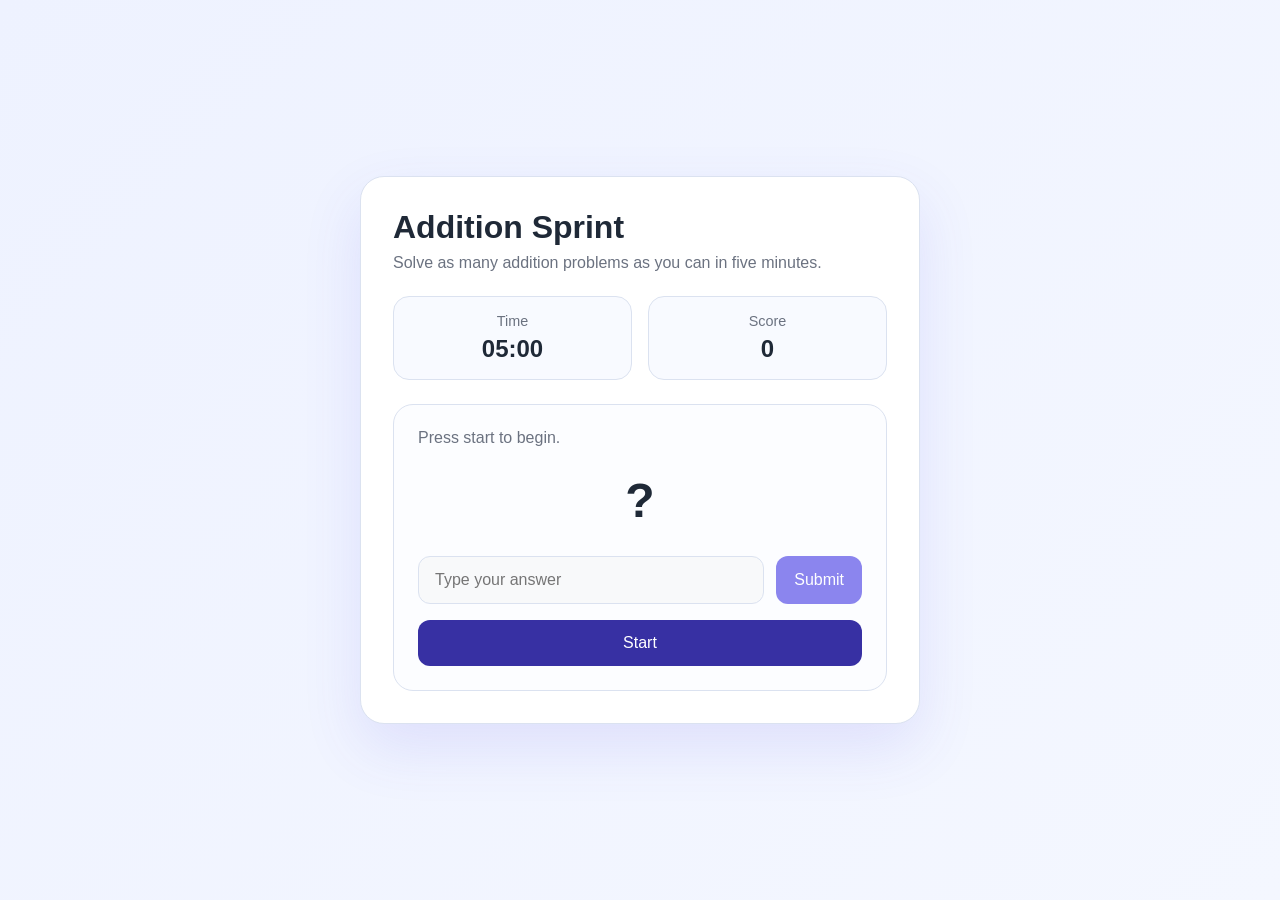
==== docs/index.html @ 33830026 "Add GitHub Pages site files" ====
<!DOCTYPE html>
<html lang="en">
  <head>
    <meta charset="UTF-8" />
    <meta name="viewport" content="width=device-width, initial-scale=1.0" />
    <title>Addition Sprint</title>
    <meta
      name="description"
      content="A five-minute addition game for practicing arithmetic with score tracking."
    />
    <link rel="stylesheet" href="styles.css" />
  </head>
  <body>
    <main class="app">
      <header class="header">
        <h1>Addition Sprint</h1>
        <p>Solve as many addition problems as you can in five minutes.</p>
      </header>

      <section class="stats" aria-label="Game status">
        <div class="stat-card">
          <span class="label">Time</span>
          <span id="timer" class="value">05:00</span>
        </div>
        <div class="stat-card">
          <span class="label">Score</span>
          <span id="score" class="value">0</span>
        </div>
      </section>

      <section class="game-card">
        <p id="status" class="status">Press start to begin.</p>
        <div id="question" class="question" aria-live="polite">?</div>

        <form id="answer-form" class="answer-form">
          <label class="sr-only" for="answer">Answer</label>
          <input
            id="answer"
            type="number"
            inputmode="numeric"
            autocomplete="off"
            placeholder="Type your answer"
            disabled
          />
          <button type="submit" id="submit-btn" disabled>Submit</button>
        </form>

        <button id="start-btn" class="start-button">Start</button>
      </section>
    </main>

    <script src="script.js"></script>
  </body>
</html>
---- docs/styles.css ----
:root {
  color-scheme: light;
  --bg: #f4f7ff;
  --card: #ffffff;
  --accent: #4f46e5;
  --accent-dark: #3730a3;
  --text: #1f2937;
  --muted: #6b7280;
  --border: #dbe2f0;
}

* {
  box-sizing: border-box;
}

body {
  margin: 0;
  min-height: 100vh;
  font-family: "Segoe UI", Tahoma, Geneva, Verdana, sans-serif;
  background: linear-gradient(135deg, #eef2ff 0%, var(--bg) 100%);
  color: var(--text);
  display: grid;
  place-items: center;
  padding: 24px;
}

.app {
  width: min(100%, 560px);
  background: var(--card);
  border: 1px solid var(--border);
  border-radius: 24px;
  box-shadow: 0 24px 60px rgba(79, 70, 229, 0.12);
  padding: 32px;
}

.header h1 {
  margin: 0 0 8px;
  font-size: 2rem;
}

.header p {
  margin: 0;
  color: var(--muted);
}

.stats {
  display: grid;
  grid-template-columns: repeat(2, minmax(0, 1fr));
  gap: 16px;
  margin: 24px 0;
}

.stat-card {
  background: #f8faff;
  border: 1px solid var(--border);
  border-radius: 16px;
  padding: 16px;
  text-align: center;
}

.label {
  display: block;
  font-size: 0.9rem;
  color: var(--muted);
  margin-bottom: 6px;
}

.value {
  font-size: 1.5rem;
  font-weight: 700;
}

.game-card {
  border: 1px solid var(--border);
  border-radius: 20px;
  padding: 24px;
  background: #fcfdff;
}

.status {
  margin-top: 0;
  color: var(--muted);
  min-height: 24px;
}

.question {
  font-size: clamp(2rem, 6vw, 3rem);
  font-weight: 800;
  text-align: center;
  margin: 20px 0 28px;
}

.answer-form {
  display: flex;
  gap: 12px;
  margin-bottom: 16px;
}

input {
  flex: 1;
  padding: 14px 16px;
  border-radius: 12px;
  border: 1px solid var(--border);
  font-size: 1rem;
}

button {
  border: none;
  border-radius: 12px;
  padding: 14px 18px;
  font-size: 1rem;
  cursor: pointer;
  transition: transform 0.15s ease, background 0.15s ease;
}

button:hover {
  transform: translateY(-1px);
}

button:disabled {
  cursor: not-allowed;
  opacity: 0.65;
  transform: none;
}

#submit-btn {
  background: var(--accent);
  color: white;
}

.start-button {
  width: 100%;
  background: var(--accent-dark);
  color: white;
}

.sr-only {
  position: absolute;
  width: 1px;
  height: 1px;
  padding: 0;
  margin: -1px;
  overflow: hidden;
  clip: rect(0, 0, 0, 0);
  white-space: nowrap;
  border: 0;
}

@media (max-width: 480px) {
  .app {
    padding: 20px;
  }

  .answer-form {
    flex-direction: column;
  }
}
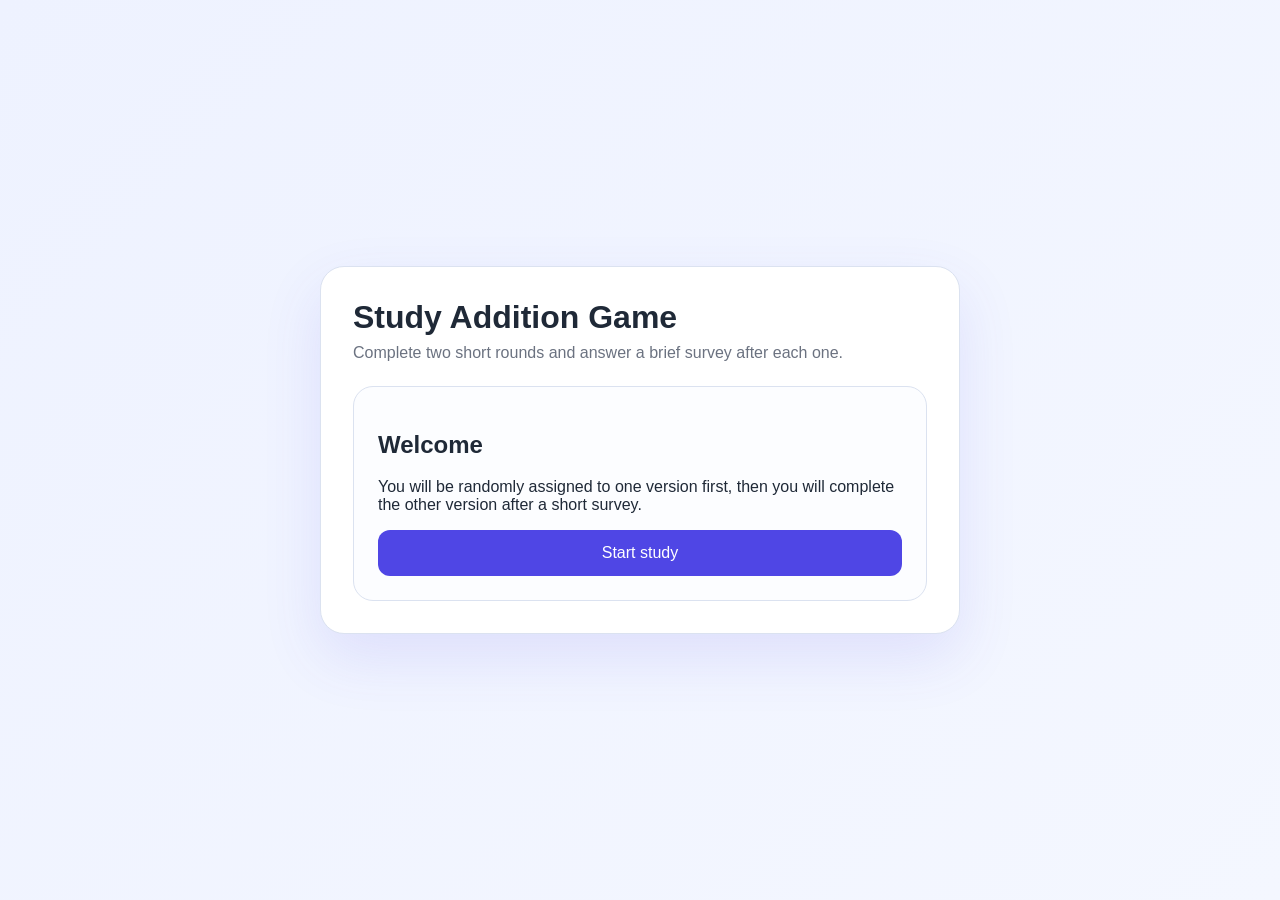
==== commit 3380517f: "Refined system" ====
--- a/docs/index.html
+++ b/docs/index.html
@@ -3,49 +3,275 @@
   <head>
     <meta charset="UTF-8" />
     <meta name="viewport" content="width=device-width, initial-scale=1.0" />
-    <title>Addition Sprint</title>
+    <title>Study Addition Game</title>
     <meta
       name="description"
-      content="A five-minute addition game for practicing arithmetic with score tracking."
+      content="A two-condition study experience for addition practice with basic and motivational versions."
     />
     <link rel="stylesheet" href="styles.css" />
   </head>
   <body>
     <main class="app">
       <header class="header">
-        <h1>Addition Sprint</h1>
-        <p>Solve as many addition problems as you can in five minutes.</p>
+        <h1>Study Addition Game</h1>
+        <p>Complete two short rounds and answer a brief survey after each one.</p>
       </header>
 
-      <section class="stats" aria-label="Game status">
-        <div class="stat-card">
-          <span class="label">Time</span>
-          <span id="timer" class="value">05:00</span>
+      <section id="landing-section" class="card">
+        <h2>Welcome</h2>
+        <p>
+          You will be randomly assigned to one version first, then you will complete the other version after a short survey.
+        </p>
+        <button id="start-study-btn" class="primary-btn">Start study</button>
+      </section>
+
+      <section id="progress-section" class="card progress-card" hidden>
+        <p id="progress-label" class="progress-label">Step 1 of 4</p>
+        <div class="progress-bar" aria-hidden="true">
+          <div id="progress-fill" class="progress-fill"></div>
         </div>
-        <div class="stat-card">
-          <span class="label">Score</span>
-          <span id="score" class="value">0</span>
-        </div>
-      </section>
-
-      <section class="game-card">
-        <p id="status" class="status">Press start to begin.</p>
-        <div id="question" class="question" aria-live="polite">?</div>
-
-        <form id="answer-form" class="answer-form">
-          <label class="sr-only" for="answer">Answer</label>
-          <input
-            id="answer"
-            type="number"
-            inputmode="numeric"
-            autocomplete="off"
-            placeholder="Type your answer"
-            disabled
-          />
-          <button type="submit" id="submit-btn" disabled>Submit</button>
+        <p id="assignment-label" class="assignment-label">You will begin with the basic version.</p>
+      </section>
+
+      <section id="condition-one-section" class="card" hidden>
+        <h2 id="condition-one-title">Round 1</h2>
+        <p class="instruction">Please complete the task as instructed.</p>
+
+        <section class="stats" aria-label="Game status">
+          <div class="stat-card">
+            <span class="label">Time</span>
+            <span id="timer" class="value">05:00</span>
+          </div>
+          <div class="stat-card">
+            <span class="label">Score</span>
+            <span id="score" class="value">0</span>
+          </div>
+        </section>
+
+        <section class="game-card">
+          <p id="status" class="status">Press start to begin.</p>
+          <div id="question" class="question" aria-live="polite">?</div>
+
+          <form id="answer-form" class="answer-form">
+            <label class="sr-only" for="answer">Answer</label>
+            <input
+              id="answer"
+              type="number"
+              inputmode="numeric"
+              autocomplete="off"
+              placeholder="Type your answer"
+              disabled
+            />
+            <button type="submit" id="submit-btn" disabled>Submit</button>
+          </form>
+
+          <button id="start-btn" class="primary-btn">Start round</button>
+          <button id="continue-after-condition-one" class="secondary-btn" hidden>Continue to survey</button>
+        </section>
+      </section>
+
+      <section id="survey-one-section" class="card" hidden>
+        <h2>Survey 1</h2>
+        <p>Please tell us a little about your experience so far.</p>
+
+        <form id="survey-one-form" class="survey-form">
+          <label>
+            How enjoyable was this round overall?
+            <select name="enjoyment">
+              <option value="">Select one</option>
+              <option value="1">1 - Not enjoyable at all</option>
+              <option value="2">2</option>
+              <option value="3">3</option>
+              <option value="4">4</option>
+              <option value="5">5 - Extremely enjoyable</option>
+            </select>
+          </label>
+
+          <label>
+            How motivated did you feel to continue solving more problems?
+            <select name="motivation">
+              <option value="">Select one</option>
+              <option value="1">1 - Not motivated at all</option>
+              <option value="2">2</option>
+              <option value="3">3</option>
+              <option value="4">4</option>
+              <option value="5">5 - Very motivated</option>
+            </select>
+          </label>
+
+          <label>
+            How likely would you be to try again to reach a higher score?
+            <select name="retry">
+              <option value="">Select one</option>
+              <option value="1">1 - Very unlikely</option>
+              <option value="2">2</option>
+              <option value="3">3</option>
+              <option value="4">4</option>
+              <option value="5">5 - Very likely</option>
+            </select>
+          </label>
+
+          <label>
+            How satisfied were you with your performance in this round?
+            <select name="satisfaction">
+              <option value="">Select one</option>
+              <option value="1">1 - Very dissatisfied</option>
+              <option value="2">2</option>
+              <option value="3">3</option>
+              <option value="4">4</option>
+              <option value="5">5 - Very satisfied</option>
+            </select>
+          </label>
+
+          <label>
+            How clear and understandable was the task?
+            <select name="clarity">
+              <option value="">Select one</option>
+              <option value="1">1 - Very unclear</option>
+              <option value="2">2</option>
+              <option value="3">3</option>
+              <option value="4">4</option>
+              <option value="5">5 - Very clear</option>
+            </select>
+          </label>
+
+          <label>
+            How much mental effort did this round require?
+            <select name="effort">
+              <option value="">Select one</option>
+              <option value="1">1 - Very little effort</option>
+              <option value="2">2</option>
+              <option value="3">3</option>
+              <option value="4">4</option>
+              <option value="5">5 - Very high effort</option>
+            </select>
+          </label>
+
+          <button type="submit" class="primary-btn">Continue</button>
         </form>
-
-        <button id="start-btn" class="start-button">Start</button>
+      </section>
+
+      <section id="condition-two-section" class="card" hidden>
+        <h2 id="condition-two-title">Round 2</h2>
+        <p class="instruction">Please complete the task as instructed.</p>
+
+        <section class="stats" aria-label="Game status">
+          <div class="stat-card">
+            <span class="label">Time</span>
+            <span id="timer-two" class="value">05:00</span>
+          </div>
+          <div class="stat-card">
+            <span class="label">Score</span>
+            <span id="score-two" class="value">0</span>
+          </div>
+        </section>
+
+        <section class="game-card">
+          <p id="status-two" class="status">Press start to begin.</p>
+          <div id="question-two" class="question" aria-live="polite">?</div>
+
+          <form id="answer-form-two" class="answer-form">
+            <label class="sr-only" for="answer-two">Answer</label>
+            <input
+              id="answer-two"
+              type="number"
+              inputmode="numeric"
+              autocomplete="off"
+              placeholder="Type your answer"
+              disabled
+            />
+            <button type="submit" id="submit-btn-two" disabled>Submit</button>
+          </form>
+
+          <button id="start-btn-two" class="primary-btn">Start round</button>
+          <button id="continue-after-condition-two" class="secondary-btn" hidden>Continue to survey</button>
+        </section>
+      </section>
+
+      <section id="survey-two-section" class="card" hidden>
+        <h2>Survey 2</h2>
+        <p>Please tell us about the second experience.</p>
+
+        <form id="survey-two-form" class="survey-form">
+          <label>
+            How enjoyable was this round overall?
+            <select name="enjoyment">
+              <option value="">Select one</option>
+              <option value="1">1 - Not enjoyable at all</option>
+              <option value="2">2</option>
+              <option value="3">3</option>
+              <option value="4">4</option>
+              <option value="5">5 - Extremely enjoyable</option>
+            </select>
+          </label>
+
+          <label>
+            How motivated did you feel to continue solving more problems?
+            <select name="motivation">
+              <option value="">Select one</option>
+              <option value="1">1 - Not motivated at all</option>
+              <option value="2">2</option>
+              <option value="3">3</option>
+              <option value="4">4</option>
+              <option value="5">5 - Very motivated</option>
+            </select>
+          </label>
+
+          <label>
+            How likely would you be to try again to reach a higher score?
+            <select name="retry">
+              <option value="">Select one</option>
+              <option value="1">1 - Very unlikely</option>
+              <option value="2">2</option>
+              <option value="3">3</option>
+              <option value="4">4</option>
+              <option value="5">5 - Very likely</option>
+            </select>
+          </label>
+
+          <label>
+            How satisfied were you with your performance in this round?
+            <select name="satisfaction">
+              <option value="">Select one</option>
+              <option value="1">1 - Very dissatisfied</option>
+              <option value="2">2</option>
+              <option value="3">3</option>
+              <option value="4">4</option>
+              <option value="5">5 - Very satisfied</option>
+            </select>
+          </label>
+
+          <label>
+            How clear and understandable was the task?
+            <select name="clarity">
+              <option value="">Select one</option>
+              <option value="1">1 - Very unclear</option>
+              <option value="2">2</option>
+              <option value="3">3</option>
+              <option value="4">4</option>
+              <option value="5">5 - Very clear</option>
+            </select>
+          </label>
+
+          <label>
+            How much mental effort did this round require?
+            <select name="effort">
+              <option value="">Select one</option>
+              <option value="1">1 - Very little effort</option>
+              <option value="2">2</option>
+              <option value="3">3</option>
+              <option value="4">4</option>
+              <option value="5">5 - Very high effort</option>
+            </select>
+          </label>
+
+          <button type="submit" class="primary-btn">Finish study</button>
+        </form>
+      </section>
+
+      <section id="complete-section" class="card" hidden>
+        <h2>Study complete</h2>
+        <p>Thank you for participating. You can now close this page.</p>
       </section>
     </main>
 
--- a/docs/styles.css
+++ b/docs/styles.css
@@ -25,7 +25,7 @@
 }
 
 .app {
-  width: min(100%, 560px);
+  width: min(100%, 640px);
   background: var(--card);
   border: 1px solid var(--border);
   border-radius: 24px;
@@ -43,6 +43,39 @@
   color: var(--muted);
 }
 
+.card {
+  margin-top: 24px;
+  border: 1px solid var(--border);
+  border-radius: 20px;
+  padding: 24px;
+  background: #fcfdff;
+}
+
+.progress-card {
+  padding-top: 20px;
+}
+
+.progress-label,
+.assignment-label {
+  margin: 0 0 8px;
+  color: var(--muted);
+}
+
+.progress-bar {
+  height: 8px;
+  border-radius: 999px;
+  background: #e5e7eb;
+  overflow: hidden;
+  margin-bottom: 8px;
+}
+
+.progress-fill {
+  height: 100%;
+  width: 25%;
+  background: var(--accent);
+  transition: width 0.25s ease;
+}
+
 .stats {
   display: grid;
   grid-template-columns: repeat(2, minmax(0, 1fr));
@@ -74,7 +107,7 @@
   border: 1px solid var(--border);
   border-radius: 20px;
   padding: 24px;
-  background: #fcfdff;
+  background: #ffffff;
 }
 
 .status {
@@ -96,8 +129,9 @@
   margin-bottom: 16px;
 }
 
-input {
-  flex: 1;
+input,
+select {
+  width: 100%;
   padding: 14px 16px;
   border-radius: 12px;
   border: 1px solid var(--border);
@@ -123,15 +157,27 @@
   transform: none;
 }
 
-#submit-btn {
+.primary-btn {
+  width: 100%;
   background: var(--accent);
   color: white;
 }
 
-.start-button {
-  width: 100%;
-  background: var(--accent-dark);
-  color: white;
+.secondary-btn {
+  margin-top: 12px;
+  background: #eef2ff;
+  color: var(--accent-dark);
+}
+
+.survey-form {
+  display: grid;
+  gap: 16px;
+}
+
+.survey-form label {
+  display: grid;
+  gap: 8px;
+  font-weight: 600;
 }
 
 .sr-only {
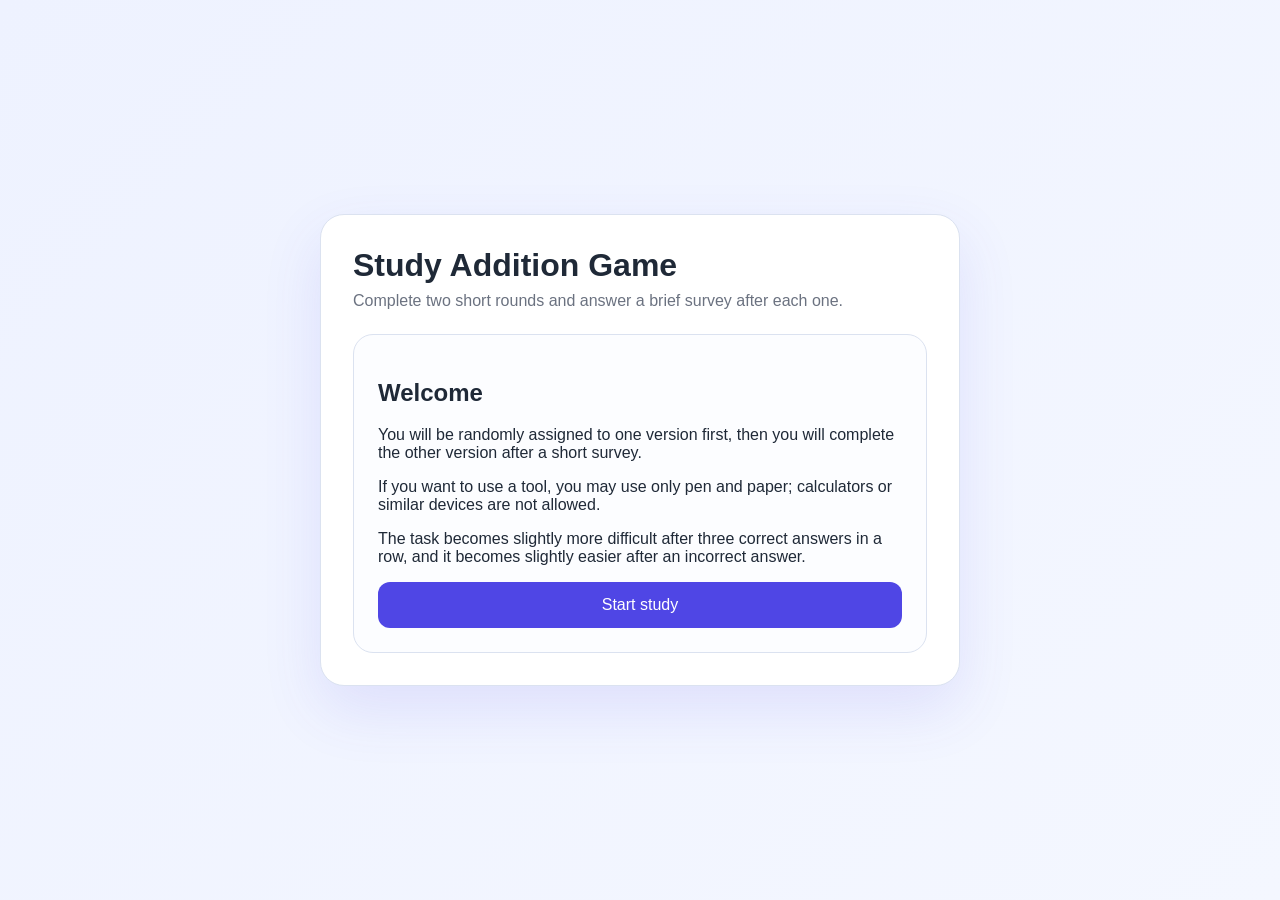
==== commit fe797ec9: "Embedded SurvayEndpoint" ====
--- a/docs/index.html
+++ b/docs/index.html
@@ -8,7 +8,7 @@
       name="description"
       content="A two-condition study experience for addition practice with basic and motivational versions."
     />
-    <link rel="stylesheet" href="styles.css" />
+    <link rel="stylesheet" href="styles.css?v=20260721" />
   </head>
   <body>
     <main class="app">
@@ -22,6 +22,12 @@
         <p>
           You will be randomly assigned to one version first, then you will complete the other version after a short survey.
         </p>
+        <p>
+          If you want to use a tool, you may use only pen and paper; calculators or similar devices are not allowed.
+        </p>
+        <p>
+          The task becomes slightly more difficult after three correct answers in a row, and it becomes slightly easier after an incorrect answer.
+        </p>
         <button id="start-study-btn" class="primary-btn">Start study</button>
       </section>
 
@@ -40,7 +46,7 @@
         <section class="stats" aria-label="Game status">
           <div class="stat-card">
             <span class="label">Time</span>
-            <span id="timer" class="value">05:00</span>
+            <span id="timer" class="value">03:00</span>
           </div>
           <div class="stat-card">
             <span class="label">Score</span>
@@ -51,6 +57,11 @@
         <section class="game-card">
           <p id="status" class="status">Press start to begin.</p>
           <div id="question" class="question" aria-live="polite">?</div>
+
+          <div class="round-actions">
+            <button id="start-btn" class="secondary-btn">Start round</button>
+            <button id="continue-after-condition-one" class="secondary-btn" hidden>Continue to survey</button>
+          </div>
 
           <form id="answer-form" class="answer-form">
             <label class="sr-only" for="answer">Answer</label>
@@ -64,9 +75,6 @@
             />
             <button type="submit" id="submit-btn" disabled>Submit</button>
           </form>
-
-          <button id="start-btn" class="primary-btn">Start round</button>
-          <button id="continue-after-condition-one" class="secondary-btn" hidden>Continue to survey</button>
         </section>
       </section>
 
@@ -158,7 +166,7 @@
         <section class="stats" aria-label="Game status">
           <div class="stat-card">
             <span class="label">Time</span>
-            <span id="timer-two" class="value">05:00</span>
+            <span id="timer-two" class="value">03:00</span>
           </div>
           <div class="stat-card">
             <span class="label">Score</span>
@@ -169,6 +177,11 @@
         <section class="game-card">
           <p id="status-two" class="status">Press start to begin.</p>
           <div id="question-two" class="question" aria-live="polite">?</div>
+
+          <div class="round-actions">
+            <button id="start-btn-two" class="secondary-btn">Start round</button>
+            <button id="continue-after-condition-two" class="secondary-btn" hidden>Continue to survey</button>
+          </div>
 
           <form id="answer-form-two" class="answer-form">
             <label class="sr-only" for="answer-two">Answer</label>
@@ -182,9 +195,6 @@
             />
             <button type="submit" id="submit-btn-two" disabled>Submit</button>
           </form>
-
-          <button id="start-btn-two" class="primary-btn">Start round</button>
-          <button id="continue-after-condition-two" class="secondary-btn" hidden>Continue to survey</button>
         </section>
       </section>
 
@@ -272,9 +282,10 @@
       <section id="complete-section" class="card" hidden>
         <h2>Study complete</h2>
         <p>Thank you for participating. You can now close this page.</p>
+        <p id="completion-status" class="status">Your results will be submitted when the study is complete.</p>
       </section>
     </main>
 
-    <script src="script.js"></script>
+    <script src="script.js?v=20260721"></script>
   </body>
 </html>
--- a/docs/styles.css
+++ b/docs/styles.css
@@ -121,6 +121,18 @@
   font-weight: 800;
   text-align: center;
   margin: 20px 0 28px;
+}
+
+.round-actions {
+  display: flex;
+  gap: 12px;
+  margin-bottom: 16px;
+  flex-wrap: wrap;
+}
+
+.round-actions .secondary-btn {
+  margin-top: 0;
+  flex: 1 1 180px;
 }
 
 .answer-form {
